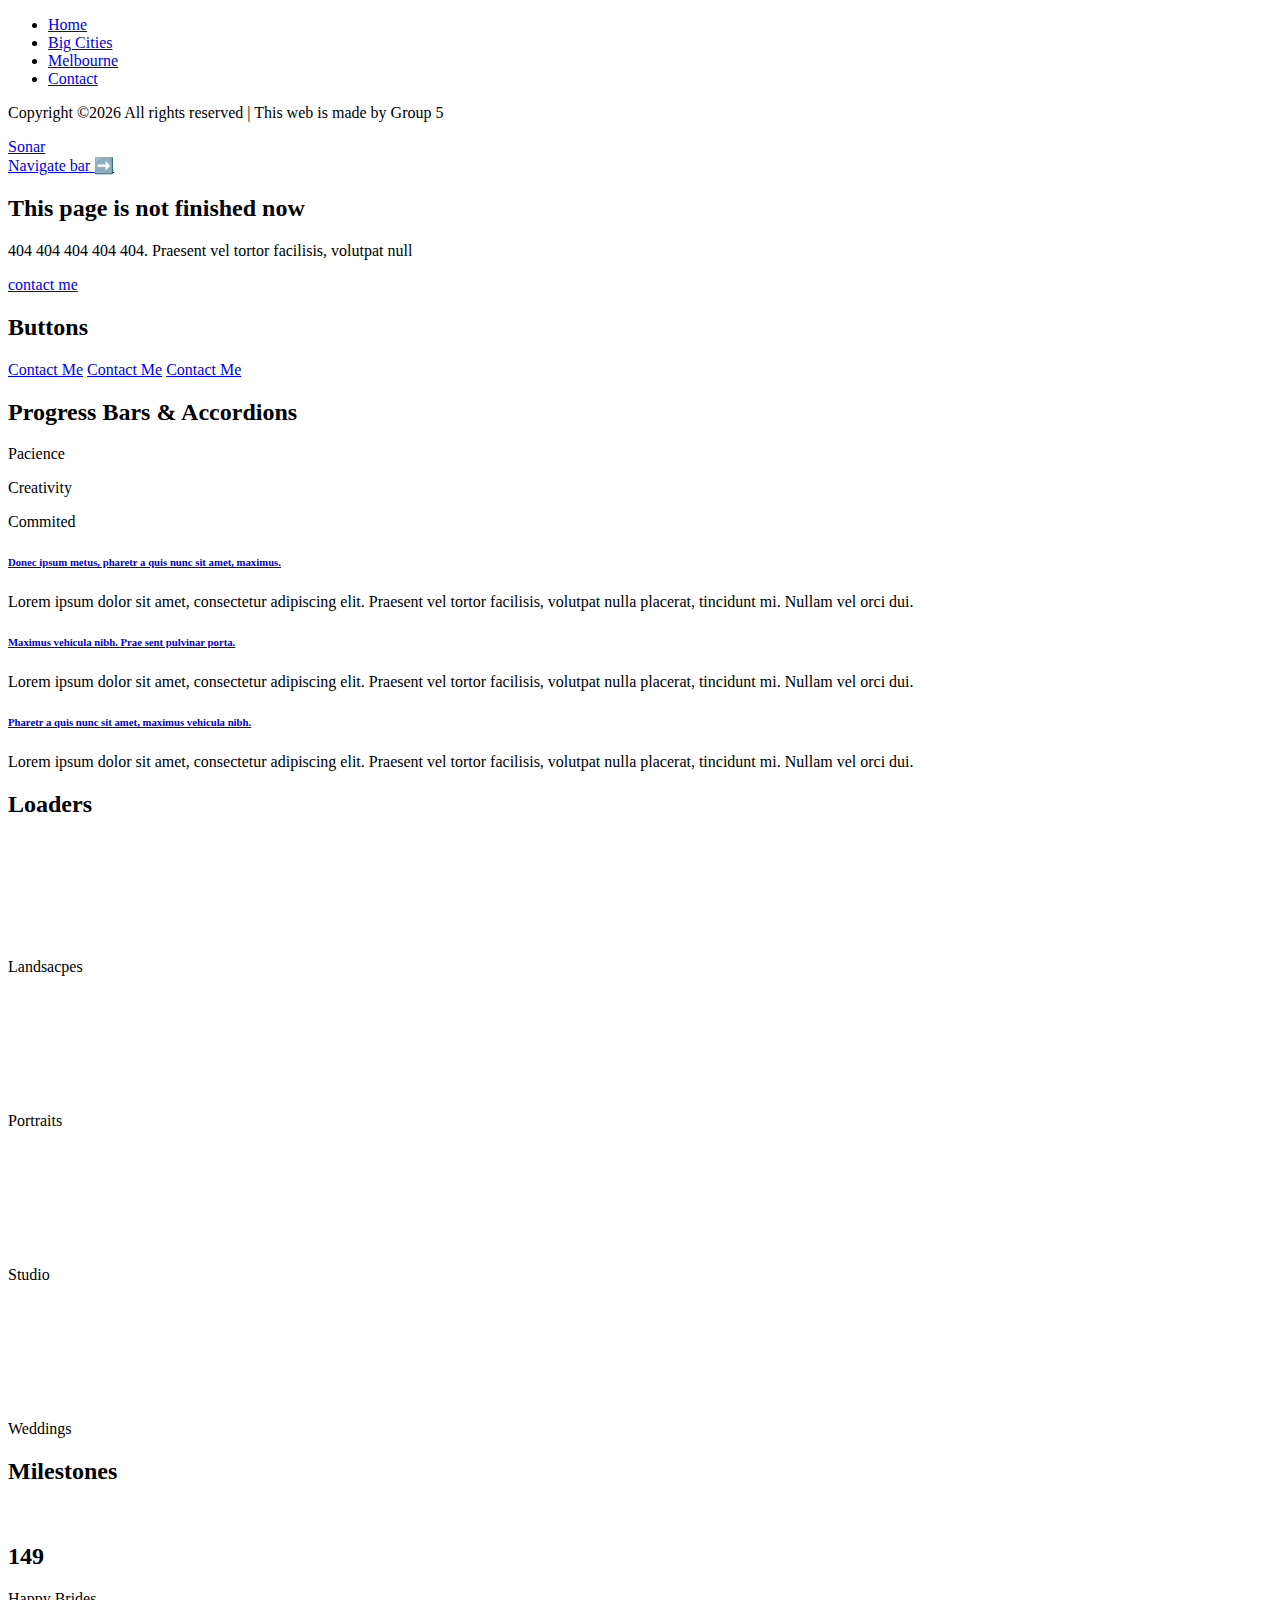
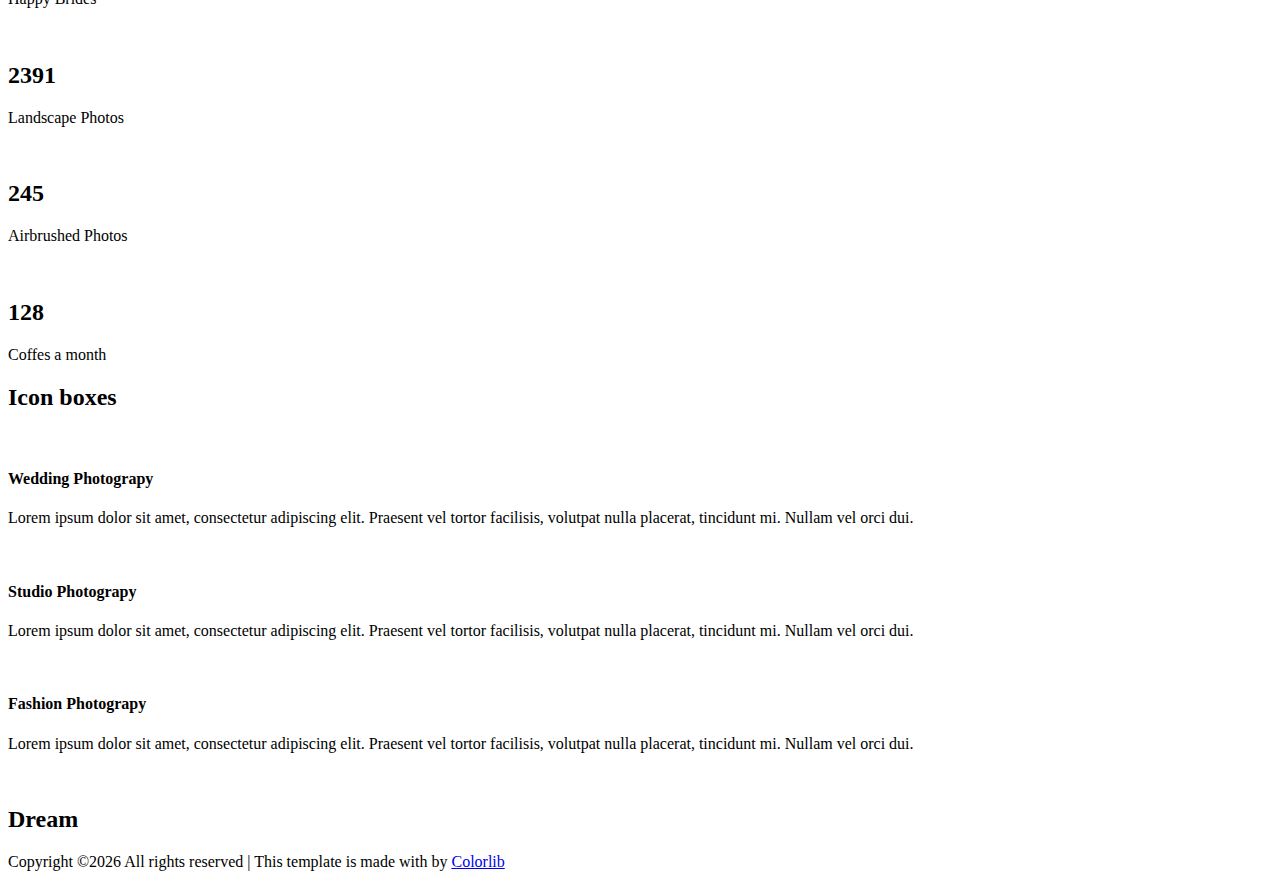
==== web/templates/big-cites.html @ 7ad67216 "h" ====
<!DOCTYPE html>
<html lang="en">

<head>
    <meta charset="UTF-8">
    <meta name="description" content="">
    <meta http-equiv="X-UA-Compatible" content="IE=edge">
    <meta name="viewport" content="width=device-width, initial-scale=1, shrink-to-fit=no">
    <!-- The above 4 meta tags *must* come first in the head; any other head content must come *after* these tags -->

    <!-- Title  -->
    <title>Sonar - Photography Template</title>

    <!-- Favicon  -->
    <link rel="icon" href="img/core-img/favicon.ico">

    <!-- Style CSS -->
    <link rel="stylesheet" href="style.css">

</head>

<body>
    <!-- Preloader Start -->
    <div id="preloader">
        <div class="preload-content">
            <div id="sonar-load"></div>
        </div>
    </div>
    <!-- Preloader End -->

    <!-- Grids -->
    <div class="grids d-flex justify-content-between">
        <div class="grid1"></div>
        <div class="grid2"></div>
        <div class="grid3"></div>
        <div class="grid4"></div>
        <div class="grid5"></div>
        <div class="grid6"></div>
        <div class="grid7"></div>
        <div class="grid8"></div>
        <div class="grid9"></div>
    </div>

    <!-- ***** Main Menu Area Start ***** -->
    <div class="mainMenu d-flex align-items-center justify-content-between">
        <!-- Close Icon -->
        <div class="closeIcon">
            <i class="ti-close" aria-hidden="true"></i>
        </div>
        <!-- Logo Area -->
        <div class="logo-area">
            <a href="index.html"><i class="fa fa-heart-o" aria-hidden="true"></i></a>
        </div>
        <!-- Nav -->
        <div class="sonarNav">
            <nav>
                <ul>
                    <li class="nav-item active">
                        <a class="nav-link" href="index.html">Home</a>
                    </li>
                    <li class="nav-item">
                        <a class="nav-link" href="big-cites.html">Big Cities</a>
                    </li>
                    <li class="nav-item">
                        <a class="nav-link" href="melbourne.html">Melbourne</a>
                    </li>
                    <li class="nav-item">
                        <a class="nav-link" href="contact.html">Contact</a>
                    </li>
                </ul>
            </nav>
        </div>
        <!-- Copwrite Text -->
        <div class="copywrite-text">
            <p>Copyright &copy;<script>document.write(new Date().getFullYear());</script> All rights reserved | This web is made by Group 5</p>
        </div>
    </div>
    <!-- ***** Main Menu Area End ***** -->

    <!-- ***** Header Area Start ***** -->
    <header class="header-area">
        <div class="container-fluid">
            <div class="row">
                <div class="col-12">
                    <div class="menu-area d-flex justify-content-between">
                        <!-- Logo Area  -->
                        <div class="logo-area">
                            <a href="index.html">Sonar</a>
                        </div>

                        <div class="menu-content-area d-flex align-items-center">
                            <!-- Header Social Area -->
                            <div class="header-social-area d-flex align-items-center">
                                <a href="#" data-placement="bottom" data-toggle="tooltip">Navigate bar ➡️</a>
                            </div>
                            <!-- Menu Icon -->
                            <span class="navbar-toggler-icon" id="menuIcon"></span>
                        </div>
                    </div>
                </div>
            </div>
        </div>
    </header>
    <!-- ***** Header Area End ***** -->

    <!-- ***** Hero Area Start ***** -->
    <div class="hero-area d-flex align-items-center">
        <!-- Hero Thumbnail -->
        <div class="hero-thumbnail equalize bg-img" style="background-image: url(img/bg-img/elements.jpg);"></div>
        
        <!-- Hero Content -->
        <div class="hero-content equalize">
            <div class="container-fluid h-100">
                <div class="row h-100 align-items-center justify-content-center">
                    <div class="col-12 col-md-8">
                        <div class="line"></div>
                        <h2>This page is not finished now</h2>
                        <p>404 404 404 404 404. Praesent vel tortor facilisis, volutpat null</p>
                        <a href="#" class="btn sonar-btn white-btn">contact me</a>
                    </div>
                </div>
            </div>
        </div>
    </div>
    <!-- ***** Hero Area End ***** -->

    <!-- ***** Elements Area Start ***** -->
    <section class="elements-area section-padding-100-0">
        <div class="container">

            <!-- ***** Buttons ***** -->
            <div class="row mb-100">
                <div class="col-12">
                    <div class="elements-title">
                        <h2>Buttons</h2>
                    </div>
                    <!-- Button -->
                    <div class="sonar-buttons-area">
                        <a href="#" class="btn sonar-btn m-2">Contact Me</a>
                        <a href="#" class="btn sonar-btn btn-2 m-2">Contact Me</a>
                        <a href="#" class="btn sonar-btn btn-3 m-2">Contact Me</a>
                    </div>
                </div>
            </div>


            <!-- ***** Progress Bars & Accordions ***** -->
            <div class="row">
                <div class="col-12">
                    <div class="elements-title">
                        <h2>Progress Bars &amp; Accordions</h2>
                    </div>

                    <div class="row">
                        <div class="col-12 col-md-6">
                            <!-- Progress Bar Content Area -->
                            <div class="services-progress-bar mb-100">
                                <!-- Single Progress Bar -->
                                <div class="single_progress_bar">
                                    <div id="bar1" class="barfiller">
                                        <div class="tipWrap">
                                            <span class="tip"></span>
                                        </div>
                                        <span class="fill" data-percentage="80"></span>
                                    </div>
                                    <p>Pacience</p>
                                </div>
                                <!-- Single Progress Bar -->
                                <div class="single_progress_bar">
                                    <div id="bar2" class="barfiller">
                                        <div class="tipWrap">
                                            <span class="tip"></span>
                                        </div>
                                        <span class="fill" data-percentage="90"></span>
                                    </div>
                                    <p>Creativity</p>
                                </div>
                                <!-- Single Progress Bar -->
                                <div class="single_progress_bar">
                                    <div id="bar3" class="barfiller">
                                        <div class="tipWrap">
                                            <span class="tip"></span>
                                        </div>
                                        <span class="fill" data-percentage="100"></span>
                                    </div>
                                    <p>Commited</p>
                                </div>
                            </div>
                        </div>

                        <div class="col-12 col-md-6">
                            <div class="accordions mb-100" id="accordion" role="tablist" aria-multiselectable="true">
                                <!-- single accordian area -->
                                <div class="panel single-accordion">
                                    <h6><a role="button" class="" aria-expanded="true" aria-controls="collapseOne" data-toggle="collapse" data-parent="#accordion" href="#collapseOne">Donec ipsum metus, pharetr a quis nunc sit amet, maximus.
                                    <span class="accor-open"><i class="fa fa-plus" aria-hidden="true"></i></span>
                                    <span class="accor-close"><i class="fa fa-minus" aria-hidden="true"></i></span>
                                    </a></h6>
                                    <div id="collapseOne" class="accordion-content collapse show">
                                        <p>Lorem ipsum dolor sit amet, consectetur adipiscing elit. Praesent vel tortor facilisis, volutpat nulla placerat, tincidunt mi. Nullam vel orci dui.</p>
                                    </div>
                                </div>
                                <!-- single accordian area -->
                                <div class="panel single-accordion">
                                    <h6>
                                        <a role="button" class="collapsed" aria-expanded="true" aria-controls="collapseTwo" data-parent="#accordion" data-toggle="collapse" href="#collapseTwo">Maximus vehicula nibh. Prae sent pulvinar porta.
                                        <span class="accor-open"><i class="fa fa-plus" aria-hidden="true"></i></span>
                                        <span class="accor-close"><i class="fa fa-minus" aria-hidden="true"></i></span>
                                        </a>
                                    </h6>
                                    <div id="collapseTwo" class="accordion-content collapse">
                                        <p>Lorem ipsum dolor sit amet, consectetur adipiscing elit. Praesent vel tortor facilisis, volutpat nulla placerat, tincidunt mi. Nullam vel orci dui.</p>
                                    </div>
                                </div>
                                <!-- single accordian area -->
                                <div class="panel single-accordion">
                                    <h6>
                                        <a role="button" aria-expanded="true" aria-controls="collapseThree" class="collapsed" data-parent="#accordion" data-toggle="collapse" href="#collapseThree">Pharetr a quis nunc sit amet, maximus vehicula nibh.
                                        <span class="accor-open"><i class="fa fa-plus" aria-hidden="true"></i></span>
                                        <span class="accor-close"><i class="fa fa-minus" aria-hidden="true"></i></span>
                                    </a>
                                    </h6>
                                    <div id="collapseThree" class="accordion-content collapse">
                                        <p>Lorem ipsum dolor sit amet, consectetur adipiscing elit. Praesent vel tortor facilisis, volutpat nulla placerat, tincidunt mi. Nullam vel orci dui.</p>
                                    </div>
                                </div>
                            </div>
                        </div>
                    </div>
                </div>
            </div>

            <!-- ***** Loaders ***** -->
            <div class="row">
                <div class="col-12">
                    <div class="elements-title">
                        <h2>Loaders</h2>
                    </div>

                    <div class="our-skills-area text-center">
                        <div class="row">
                            <div class="col-12 col-sm-6 col-md-3">
                                <div class="single-pie-bar mb-100" data-percent="90">
                                    <canvas class="bar-circle" width="100" height="100"></canvas>
                                    <p>Landsacpes</p>
                                </div>
                            </div>
                            <div class="col-12 col-sm-6 col-md-3">
                                <div class="single-pie-bar mb-100" data-percent="65">
                                    <canvas class="bar-circle" width="100" height="100"></canvas>
                                    <p>Portraits</p>
                                </div>
                            </div>
                            <div class="col-12 col-sm-6 col-md-3">
                                <div class="single-pie-bar mb-100" data-percent="25">
                                    <canvas class="bar-circle" width="100" height="100"></canvas>
                                    <p>Studio</p>
                                </div>
                            </div>
                            <div class="col-12 col-sm-6 col-md-3">
                                <div class="single-pie-bar mb-100" data-percent="69">
                                    <canvas class="bar-circle" width="100" height="100"></canvas>
                                    <p>Weddings</p>
                                </div>
                            </div>
                        </div>
                    </div>

                </div>
            </div>

            <!-- ***** Milestones ***** -->
            <div class="row">
                <div class="col-12">
                    <div class="elements-title">
                        <h2>Milestones</h2>
                    </div>
                </div>

                <!-- Single Cool Fact-->
                <div class="col-12 col-sm-6 col-lg-3">
                    <div class="single-cool-fact-area text-center mb-100">
                        <img src="img/core-img/golden-ratio.png" alt="">
                        <h2><span class="counter">149</span></h2>
                        <p>Happy Brides</p>
                    </div>
                </div>
                <!-- Single Cool Fact-->
                <div class="col-12 col-sm-6 col-lg-3">
                    <div class="single-cool-fact-area text-center mb-100">
                        <img src="img/core-img/canvas.png" alt="">
                        <h2><span class="counter">2391</span></h2>
                        <p>Landscape Photos</p>
                    </div>
                </div>
                <!-- Single Cool Fact-->
                <div class="col-12 col-sm-6 col-lg-3">
                    <div class="single-cool-fact-area text-center mb-100">
                        <img src="img/core-img/mouse.png" alt="">
                        <h2><span class="counter">245</span></h2>
                        <p>Airbrushed Photos</p>
                    </div>
                </div>
                <!-- Single Cool Fact-->
                <div class="col-12 col-sm-6 col-lg-3">
                    <div class="single-cool-fact-area text-center mb-100">
                        <img src="img/core-img/coffee.png" alt="">
                        <h2><span class="counter">128</span></h2>
                        <p>Coffes a month</p>
                    </div>
                </div>
            </div>

            <!-- ***** Icon Boxes ***** -->
            <div class="row mb-50">
                <div class="col-12">
                    <div class="elements-title">
                        <h2>Icon boxes</h2>
                    </div>
                </div>

                <!-- Single Services Area -->
                <div class="col-12 col-md-4">
                    <div class="single-services-area">
                        <img src="img/core-img/camera.png" alt="">
                        <h4>Wedding Photograpy</h4>
                        <p>Lorem ipsum dolor sit amet, consectetur adipiscing elit. Praesent vel tortor facilisis, volutpat nulla placerat, tincidunt mi. Nullam vel orci dui.</p>
                    </div>
                </div>
                <!-- Single Services Area -->
                <div class="col-12 col-md-4">
                    <div class="single-services-area">
                        <img src="img/core-img/vector.png" alt="">
                        <h4>Studio Photograpy</h4>
                        <p>Lorem ipsum dolor sit amet, consectetur adipiscing elit. Praesent vel tortor facilisis, volutpat nulla placerat, tincidunt mi. Nullam vel orci dui.</p>
                    </div>
                </div>
                <!-- Single Services Area -->
                <div class="col-12 col-md-4">
                    <div class="single-services-area">
                        <img src="img/core-img/pantone.png" alt="">
                        <h4>Fashion Photograpy</h4>
                        <p>Lorem ipsum dolor sit amet, consectetur adipiscing elit. Praesent vel tortor facilisis, volutpat nulla placerat, tincidunt mi. Nullam vel orci dui.</p>
                    </div>
                </div>
            </div>

        </div>
    </section>
    <!-- ***** Elements Area End ***** -->

    <!-- ***** Footer Area Start ***** -->
    <footer class="footer-area">
        <!-- back end content -->
        <div class="backEnd-content">
            <img class="dots" src="img/core-img/dots.png" alt="">
            <h2>Dream</h2>
        </div>

        <div class="container">
            <div class="row">
                <div class="col-12">
                    <!-- Copywrite Text -->
                    <div class="copywrite-text">
                        <p><!-- Link back to Colorlib can't be removed. Template is licensed under CC BY 3.0. -->
Copyright &copy;<script>document.write(new Date().getFullYear());</script> All rights reserved | This template is made with <i class="fa fa-heart-o" aria-hidden="true"></i> by <a href="https://colorlib.com" target="_blank">Colorlib</a>
<!-- Link back to Colorlib can't be removed. Template is licensed under CC BY 3.0. -->
</p>
                    </div>
                </div>
            </div>
        </div>
    </footer>
    <!-- ***** Footer Area End ***** -->

    <!-- jQuery (Necessary for All JavaScript Plugins) -->
    <script src="js/jquery/jquery-2.2.4.min.js"></script>
    <!-- Popper js -->
    <script src="js/popper.min.js"></script>
    <!-- Bootstrap js -->
    <script src="js/bootstrap.min.js"></script>
    <!-- Plugins js -->
    <script src="js/plugins.js"></script>
    <!-- Active js -->
    <script src="js/active.js"></script>

</body>

</html>
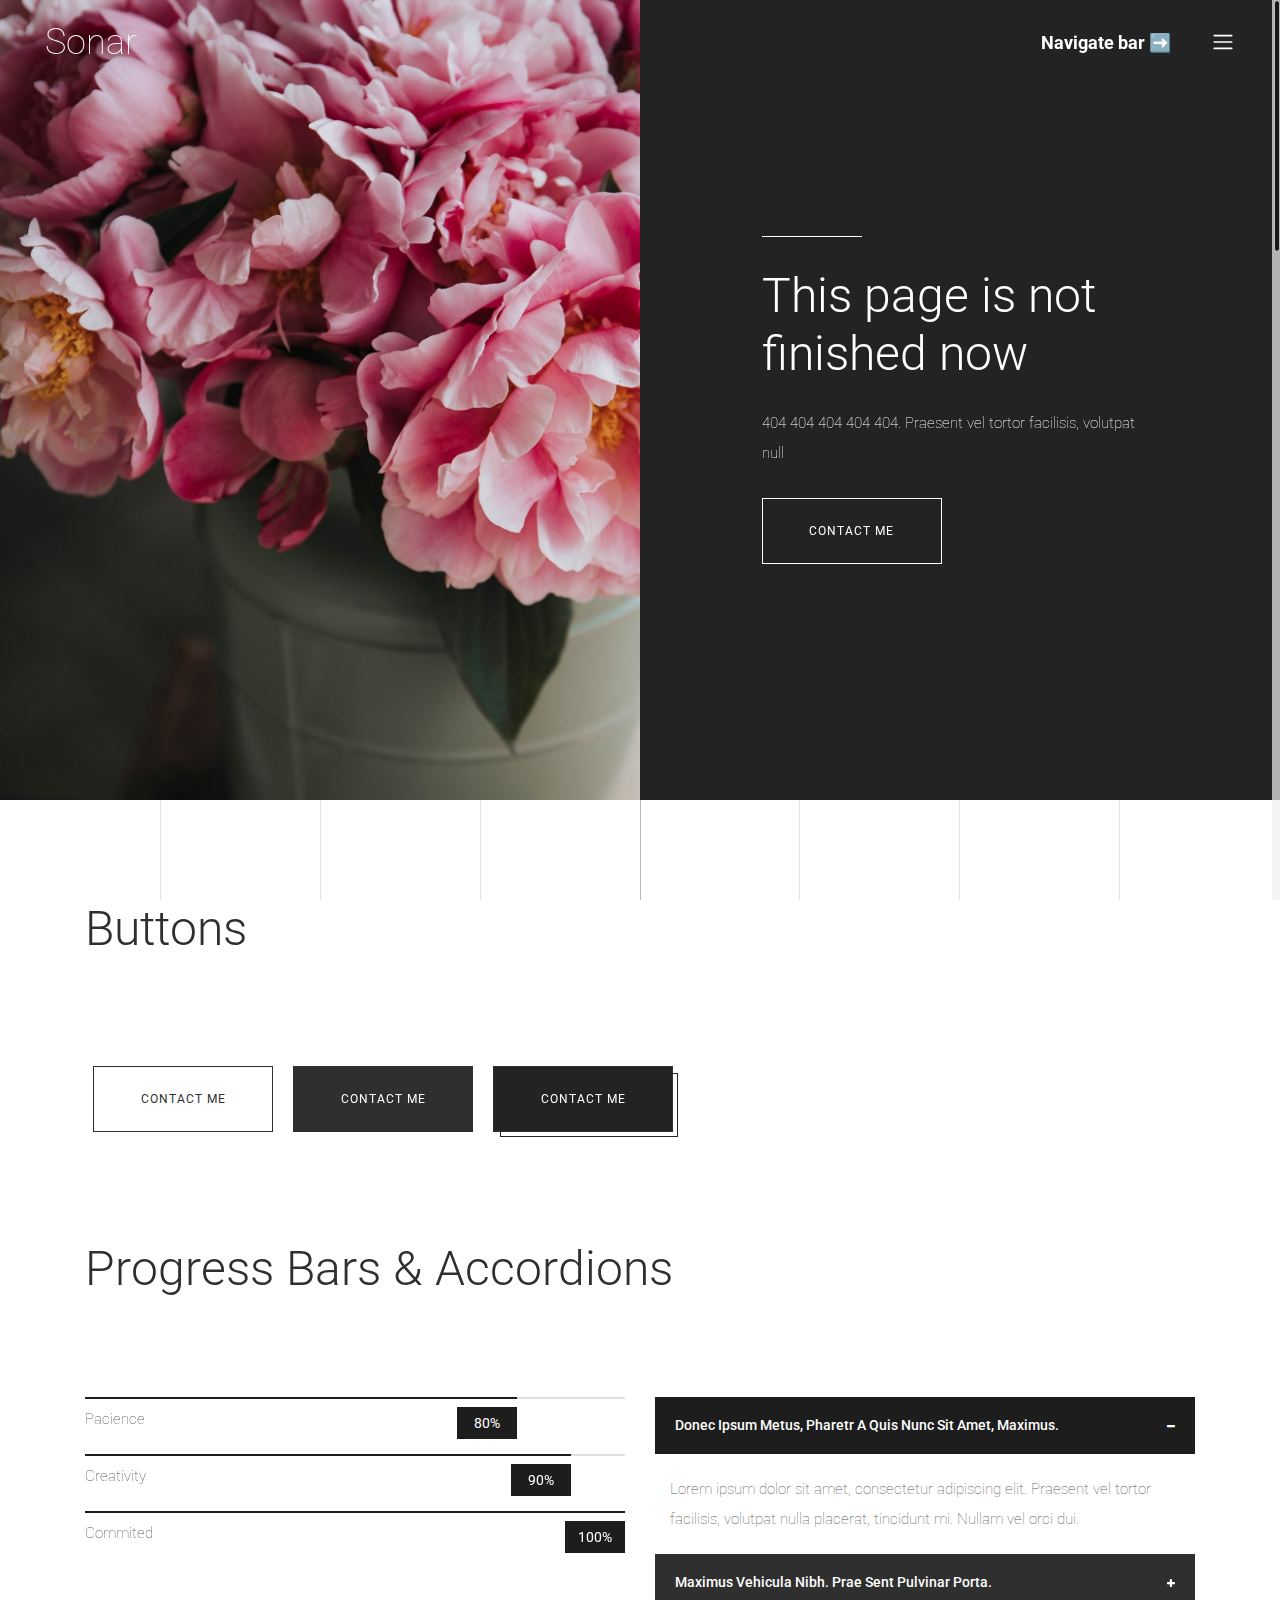
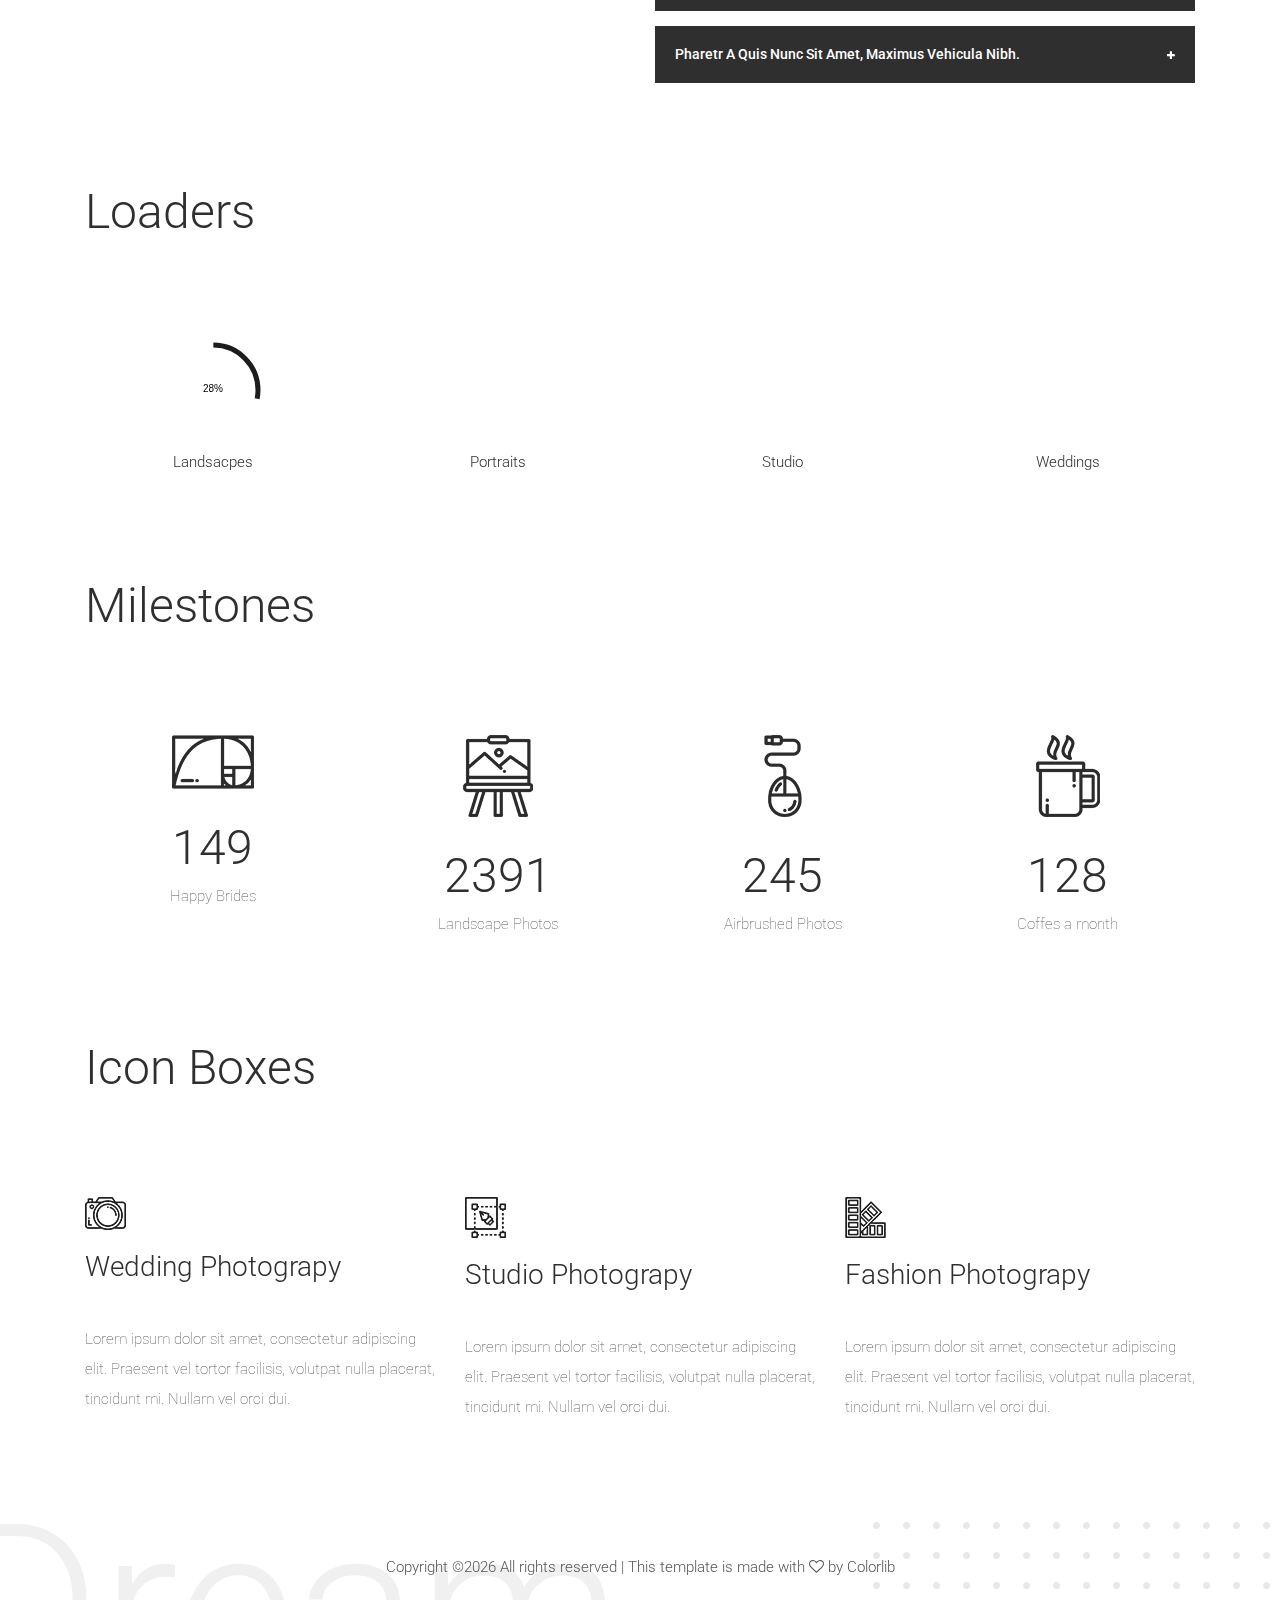
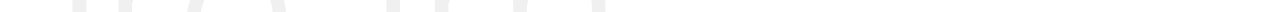
==== commit 45e6c991: "modify web to flask package format" ====
--- a/web/templates/big-cites.html
+++ b/web/templates/big-cites.html
@@ -12,10 +12,10 @@
     <title>Sonar - Photography Template</title>
 
     <!-- Favicon  -->
-    <link rel="icon" href="img/core-img/favicon.ico">
+    <link rel="icon" href="../static/img/core-img/favicon.ico">
 
     <!-- Style CSS -->
-    <link rel="stylesheet" href="style.css">
+    <link rel="stylesheet" href="../static/style.css">
 
 </head>
 
@@ -106,7 +106,7 @@
     <!-- ***** Hero Area Start ***** -->
     <div class="hero-area d-flex align-items-center">
         <!-- Hero Thumbnail -->
-        <div class="hero-thumbnail equalize bg-img" style="background-image: url(img/bg-img/elements.jpg);"></div>
+        <div class="hero-thumbnail equalize bg-img" style="background-image: url(../static/img/bg-img/elements.jpg);"></div>
         
         <!-- Hero Content -->
         <div class="hero-content equalize">
@@ -280,7 +280,7 @@
                 <!-- Single Cool Fact-->
                 <div class="col-12 col-sm-6 col-lg-3">
                     <div class="single-cool-fact-area text-center mb-100">
-                        <img src="img/core-img/golden-ratio.png" alt="">
+                        <img src="../static/img/core-img/golden-ratio.png" alt="">
                         <h2><span class="counter">149</span></h2>
                         <p>Happy Brides</p>
                     </div>
@@ -288,7 +288,7 @@
                 <!-- Single Cool Fact-->
                 <div class="col-12 col-sm-6 col-lg-3">
                     <div class="single-cool-fact-area text-center mb-100">
-                        <img src="img/core-img/canvas.png" alt="">
+                        <img src="../static/img/core-img/canvas.png" alt="">
                         <h2><span class="counter">2391</span></h2>
                         <p>Landscape Photos</p>
                     </div>
@@ -296,7 +296,7 @@
                 <!-- Single Cool Fact-->
                 <div class="col-12 col-sm-6 col-lg-3">
                     <div class="single-cool-fact-area text-center mb-100">
-                        <img src="img/core-img/mouse.png" alt="">
+                        <img src="../static/img/core-img/mouse.png" alt="">
                         <h2><span class="counter">245</span></h2>
                         <p>Airbrushed Photos</p>
                     </div>
@@ -304,7 +304,7 @@
                 <!-- Single Cool Fact-->
                 <div class="col-12 col-sm-6 col-lg-3">
                     <div class="single-cool-fact-area text-center mb-100">
-                        <img src="img/core-img/coffee.png" alt="">
+                        <img src="../static/img/core-img/coffee.png" alt="">
                         <h2><span class="counter">128</span></h2>
                         <p>Coffes a month</p>
                     </div>
@@ -322,7 +322,7 @@
                 <!-- Single Services Area -->
                 <div class="col-12 col-md-4">
                     <div class="single-services-area">
-                        <img src="img/core-img/camera.png" alt="">
+                        <img src="../static/img/core-img/camera.png" alt="">
                         <h4>Wedding Photograpy</h4>
                         <p>Lorem ipsum dolor sit amet, consectetur adipiscing elit. Praesent vel tortor facilisis, volutpat nulla placerat, tincidunt mi. Nullam vel orci dui.</p>
                     </div>
@@ -330,7 +330,7 @@
                 <!-- Single Services Area -->
                 <div class="col-12 col-md-4">
                     <div class="single-services-area">
-                        <img src="img/core-img/vector.png" alt="">
+                        <img src="../static/img/core-img/vector.png" alt="">
                         <h4>Studio Photograpy</h4>
                         <p>Lorem ipsum dolor sit amet, consectetur adipiscing elit. Praesent vel tortor facilisis, volutpat nulla placerat, tincidunt mi. Nullam vel orci dui.</p>
                     </div>
@@ -338,7 +338,7 @@
                 <!-- Single Services Area -->
                 <div class="col-12 col-md-4">
                     <div class="single-services-area">
-                        <img src="img/core-img/pantone.png" alt="">
+                        <img src="../static/img/core-img/pantone.png" alt="">
                         <h4>Fashion Photograpy</h4>
                         <p>Lorem ipsum dolor sit amet, consectetur adipiscing elit. Praesent vel tortor facilisis, volutpat nulla placerat, tincidunt mi. Nullam vel orci dui.</p>
                     </div>
@@ -353,7 +353,7 @@
     <footer class="footer-area">
         <!-- back end content -->
         <div class="backEnd-content">
-            <img class="dots" src="img/core-img/dots.png" alt="">
+            <img class="dots" src="../static/img/core-img/dots.png" alt="">
             <h2>Dream</h2>
         </div>
 
@@ -374,15 +374,15 @@
     <!-- ***** Footer Area End ***** -->
 
     <!-- jQuery (Necessary for All JavaScript Plugins) -->
-    <script src="js/jquery/jquery-2.2.4.min.js"></script>
+    <script src="../static/js1/jquery/jquery-2.2.4.min.js"></script>
     <!-- Popper js -->
-    <script src="js/popper.min.js"></script>
+    <script src="../static/js1/popper.min.js"></script>
     <!-- Bootstrap js -->
-    <script src="js/bootstrap.min.js"></script>
+    <script src="../static/js1/bootstrap.min.js"></script>
     <!-- Plugins js -->
-    <script src="js/plugins.js"></script>
+    <script src="../static/js1/plugins.js"></script>
     <!-- Active js -->
-    <script src="js/active.js"></script>
+    <script src="../static/js1/active.js"></script>
 
 </body>
 
--- a/web/static/style.css
+++ b/web/static/style.css
@@ -0,0 +1,1492 @@
+/* [ -- Master Stylesheet -- ] */
+/* ----------------------------------------------------------
+:: Template Name: Sonar - Photography Template
+:: Author: Colorlib
+:: Author URL: https://colorlib.com
+:: Version: 1.0
+:: Created: March 09, 2018
+:: Last Updated: March 09, 2018
+---------------------------------------------------------- */
+/* Variables */
+/* mixin */
+/* :: Import Fonts */
+@import url("https://fonts.googleapis.com/css?family=Roboto:100,300,400,500,700");
+/* :: Import All CSS */
+@import url(css1/bootstrap.min.css);
+@import url(css1/animate.css);
+@import url(css1/owl.carousel.css);
+@import url(css1/magnific-popup.css);
+@import url(css1/font-awesome.min.css);
+@import url(css1/themify-icons.css);
+/* :: Base CSS */
+* {
+  margin: 0;
+  padding: 0; }
+
+body {
+  font-family: "Roboto", sans-serif; }
+
+h1,
+h2,
+h3,
+h4,
+h5,
+h6 {
+  color: #2f2f2f;
+  font-weight: 300; }
+
+p {
+  color: #565656;
+  font-size: 15px;
+  line-height: 2;
+  font-weight: 100; }
+
+a {
+  -webkit-transition-duration: 500ms;
+  transition-duration: 500ms;
+  text-decoration: none;
+  outline: none;
+  font-size: 14px;
+  font-weight: 700; }
+  a:hover, a:focus {
+    -webkit-transition-duration: 500ms;
+    transition-duration: 500ms;
+    text-decoration: none;
+    outline: none;
+    font-size: 12px;
+    font-weight: 400; }
+
+#preloader {
+  display: -webkit-box;
+  display: -ms-flexbox;
+  display: flex;
+  -webkit-box-align: center;
+  -ms-flex-align: center;
+  -ms-grid-row-align: center;
+  align-items: center;
+  -webkit-box-pack: center;
+  -ms-flex-pack: center;
+  justify-content: center;
+  background-color: #232323;
+  position: fixed;
+  width: 100%;
+  height: 100%;
+  z-index: 1000000; }
+
+#sonar-load {
+  width: 70px;
+  height: 70px;
+  border-radius: 50%;
+  border: 3px;
+  border-style: solid;
+  border-color: transparent;
+  border-top-color: #f8f5f5;
+  -webkit-animation: sonar 2400ms linear infinite;
+  animation: sonar 2400ms linear infinite;
+  z-index: 999; }
+  #sonar-load:before {
+    content: "";
+    position: absolute;
+    top: 7.5px;
+    left: 7.5px;
+    right: 7.5px;
+    bottom: 7.5px;
+    border-radius: 50%;
+    border: 3px;
+    border-style: solid;
+    border-color: transparent;
+    border-top-color: #f8f5f5;
+    -webkit-animation: sonar 2700ms linear infinite;
+    animation: sonar 2700ms linear infinite; }
+  #sonar-load:after {
+    content: "";
+    position: absolute;
+    top: 20px;
+    left: 20px;
+    right: 20px;
+    bottom: 20px;
+    border-radius: 50%;
+    border: 3px;
+    border-style: solid;
+    border-color: transparent;
+    border-top-color: #f8f5f5;
+    -webkit-animation: sonar 1800ms linear infinite;
+    animation: sonar 1800ms linear infinite; }
+
+@-webkit-keyframes sonar {
+  0% {
+    -webkit-transform: rotate(0deg);
+    transform: rotate(0deg); }
+  100% {
+    -webkit-transform: rotate(360deg);
+    transform: rotate(360deg); } }
+@keyframes sonar {
+  0% {
+    -webkit-transform: rotate(0deg);
+    transform: rotate(0deg); }
+  100% {
+    -webkit-transform: rotate(360deg);
+    transform: rotate(360deg); } }
+ul,
+ol {
+  margin: 0; }
+  ul li,
+  ol li {
+    list-style: none; }
+
+img {
+  height: auto;
+  max-width: 100%; }
+
+.sonar-table {
+  display: table;
+  z-index: 9;
+  position: absolute;
+  width: 100%;
+  height: 100%;
+  margin: 0; }
+
+.sonar-table-cell {
+  display: table-cell;
+  vertical-align: middle; }
+
+.mt-15 {
+  margin-top: 15px; }
+
+.mt-30 {
+  margin-top: 30px; }
+
+.mt-50 {
+  margin-top: 50px; }
+
+.mt-70 {
+  margin-top: 70px; }
+
+.mt-100 {
+  margin-top: 100px; }
+
+.mb-15 {
+  margin-bottom: 15px; }
+
+.mb-30 {
+  margin-bottom: 30px; }
+
+.mb-50 {
+  margin-bottom: 50px; }
+
+.ml-15 {
+  margin-left: 15px; }
+
+.ml-30 {
+  margin-left: 30px; }
+
+.mr-15 {
+  margin-right: 15px; }
+
+.mr-30 {
+  margin-right: 30px; }
+
+.mb-70 {
+  margin-bottom: 70px; }
+
+.mb-100 {
+  margin-bottom: 100px; }
+
+.mt-230 {
+  margin-top: 230px; }
+  @media only screen and (max-width: 767px) {
+    .mt-230 {
+      margin-top: 100px; } }
+
+.bg-img {
+  background-position: center center;
+  background-size: cover;
+  background-repeat: no-repeat; }
+
+.bg-transparent {
+  background-color: transparent; }
+
+.font-bold {
+  font-weight: 700; }
+
+.font-light {
+  font-weight: 300; }
+
+.height-500 {
+  height: 500px !important; }
+
+.height-600 {
+  height: 600px !important; }
+
+.height-700 {
+  height: 700px !important; }
+
+.height-800 {
+  height: 800px !important; }
+
+.mfp-wrap {
+  z-index: 100000; }
+
+.mfp-image-holder .mfp-close,
+.mfp-iframe-holder .mfp-close {
+  color: #ffffff;
+  right: -30px;
+  padding-right: 0;
+  width: 30px;
+  height: 30px;
+  line-height: 25px;
+  text-align: center;
+  border: 2px solid #ffffff;
+  border-radius: 50%;
+  top: 10px; }
+
+#scrollUp {
+  background-color: #232323;
+  border-radius: 50%;
+  bottom: 60px;
+  right: 60px;
+  box-shadow: 0 2px 6px 0 rgba(0, 0, 0, 0.3);
+  color: #ffffff;
+  font-size: 30px;
+  height: 70px;
+  text-align: center;
+  width: 70px;
+  line-height: 66px;
+  -webkit-transition-duration: 500ms;
+  transition-duration: 500ms; }
+  #scrollUp:hover {
+    background-color: #192a56; }
+  @media only screen and (min-width: 768px) and (max-width: 991px) {
+    #scrollUp {
+      bottom: 30px;
+      right: 30px;
+      height: 50px;
+      width: 50px;
+      line-height: 46px; } }
+  @media only screen and (max-width: 767px) {
+    #scrollUp {
+      bottom: 30px;
+      right: 30px;
+      height: 50px;
+      width: 50px;
+      line-height: 46px; } }
+
+.section-padding-100 {
+  padding: 100px 0; }
+
+.section-padding-50 {
+  padding: 50px 0; }
+
+.section-padding-50-0 {
+  padding: 50px 0 0 0; }
+
+.section-padding-100-70 {
+  padding: 100px 0 70px; }
+
+.section-padding-100-50 {
+  padding: 100px 0 50px; }
+
+.section-padding-100-50-0-50 {
+  padding: 100px 50px 50px 50px; }
+
+.section-padding-100-0 {
+  padding: 100px 0 0; }
+
+.section-padding-0-100 {
+  padding: 0 0 100px; }
+
+.section-padding-100-20 {
+  padding: 100px 0 20px 0; }
+
+.bg-gray {
+  background-color: #f8f5f5; }
+
+.nicescroll-rails {
+  z-index: 999999 !important; }
+
+.section-heading {
+  text-align: center;
+  margin-bottom: 80px;
+  position: relative;
+  z-index: 1; }
+  .section-heading .line {
+    width: 100px;
+    height: 1px;
+    background-color: #232323;
+    margin-bottom: 30px;
+    display: block; }
+  .section-heading h2 {
+    font-size: 48px;
+    margin-bottom: 0;
+    font-weight: 100;
+    line-height: 1.5; }
+    .section-heading h2 span {
+      font-weight: 400; }
+    @media only screen and (min-width: 768px) and (max-width: 991px) {
+      .section-heading h2 {
+        font-size: 36px; } }
+    @media only screen and (max-width: 767px) {
+      .section-heading h2 {
+        font-size: 30px; } }
+
+.sonar-btn {
+  position: relative;
+  z-index: 1;
+  min-width: 180px;
+  height: 66px;
+  border: 1px solid;
+  border-color: #2f2f2f;
+  text-transform: uppercase;
+  color: #2f2f2f;
+  font-size: 12px;
+  letter-spacing: 1px;
+  border-radius: 0;
+  line-height: 64px;
+  padding: 0;
+  background-color: #ffffff; }
+  .sonar-btn:hover, .sonar-btn:focus {
+    background-color: #2f2f2f;
+    font-size: 12px;
+    color: #ffffff; }
+  .sonar-btn.white-btn {
+    border-color: #ffffff;
+    color: #ffffff;
+    background-color: transparent; }
+    .sonar-btn.white-btn:hover, .sonar-btn.white-btn:focus {
+      background-color: #ffffff;
+      color: #2f2f2f; }
+  .sonar-btn.btn-2 {
+    background-color: #2f2f2f;
+    font-size: 12px;
+    color: #ffffff; }
+  .sonar-btn.btn-3 {
+    background-color: #232323;
+    color: #ffffff; }
+    .sonar-btn.btn-3::before {
+      position: absolute;
+      width: 100%;
+      height: 100%;
+      background-color: transparent;
+      border: 1px solid;
+      border-color: #232323;
+      right: -6px;
+      bottom: -6px;
+      content: '';
+      z-index: -100; }
+    .sonar-btn.btn-3:hover, .sonar-btn.btn-3:focus {
+      background-color: #232323;
+      color: #ffffff; }
+
+.bg-overlay {
+  position: relative;
+  z-index: 1; }
+  .bg-overlay::after {
+    position: absolute;
+    z-index: -1;
+    top: 0;
+    left: 0;
+    width: 100%;
+    height: 100%;
+    background-color: #2f2f2f;
+    opacity: 0.85;
+    content: ''; }
+
+.bg-overlay-black {
+  position: relative;
+  z-index: 1; }
+  .bg-overlay-black::after {
+    position: absolute;
+    z-index: 1;
+    top: 0;
+    left: 0;
+    width: 100%;
+    height: 100%;
+    background-color: #000;
+    opacity: 0.85;
+    content: ''; }
+
+.bg-overlay-white {
+  position: relative;
+  z-index: 1; }
+  .bg-overlay-white::after {
+    position: absolute;
+    z-index: -2;
+    top: 0;
+    left: 0;
+    width: 100%;
+    height: 100%;
+    background-color: rgba(230, 241, 255, 0.5);
+    content: ''; }
+
+.slide-background-overlay {
+  position: relative;
+  z-index: 1;
+  bottom: 0;
+  left: 0;
+  width: 100%;
+  height: 60%; }
+  .slide-background-overlay::after {
+    content: '';
+    position: absolute;
+    height: 60%;
+    width: 100%;
+    z-index: -1;
+    bottom: 0;
+    left: 0;
+    background: rgba(0, 0, 0, 0.9);
+    background: -webkit-linear-gradient(bottom, rgba(0, 0, 0, 0.9) 0%, rgba(0, 0, 0, 0.1) 90%, rgba(0, 0, 0, 0) 100%);
+    background: linear-gradient(to top, rgba(0, 0, 0, 0.9) 0%, rgba(0, 0, 0, 0.1) 90%, rgba(0, 0, 0, 0) 100%); }
+
+.grids {
+  position: fixed;
+  width: 100%;
+  height: 100%;
+  z-index: -1; }
+  .grids div {
+    width: 1px;
+    height: 100%;
+    background-color: #e0e3e4; }
+    .grids div:nth-child(5) {
+      background-color: #bababa; }
+    .grids div:first-child, .grids div:last-child {
+      background-color: transparent; }
+
+/* :: Header Area CSS */
+.header-area {
+  position: fixed;
+  z-index: 995;
+  top: 0;
+  left: 0;
+  width: 100%;
+  height: auto;
+  -webkit-transition-duration: 500ms;
+  transition-duration: 500ms;
+  background-color: transparent;
+  padding: 15px 30px; }
+  .header-area .logo-area a {
+    color: #ffffff;
+    font-size: 36px;
+    font-weight: 100; }
+    @media only screen and (max-width: 767px) {
+      .header-area .logo-area a {
+        font-size: 24px; } }
+  .header-area .menu-content-area .header-social-area {
+    margin-right: 30px; }
+    .header-area .menu-content-area .header-social-area a {
+      font-size: 18px;
+      padding: 0 10px;
+      color: #ffffff; }
+      @media only screen and (max-width: 767px) {
+        .header-area .menu-content-area .header-social-area a {
+          padding: 0 5px;
+          font-size: 14px; } }
+    @media only screen and (max-width: 767px) {
+      .header-area .menu-content-area .header-social-area {
+        margin-right: 15px; } }
+  .header-area.sticky {
+    background-color: #232323; }
+  @media only screen and (max-width: 767px) {
+    .header-area {
+      padding: 10px 0; } }
+
+.navbar-toggler-icon {
+  background-image: url("data:image/svg+xml;charset=utf8,%3Csvg viewBox='0 0 30 30' xmlns='http://www.w3.org/2000/svg'%3E%3Cpath stroke='rgba(255, 255, 255, 1)' stroke-width='2' stroke-linecap='round' stroke-miterlimit='10' d='M4 7h22M4 15h22M4 23h22'/%3E%3C/svg%3E");
+  cursor: pointer; }
+
+.mainMenu {
+  position: fixed;
+  width: 320px;
+  height: 100%;
+  top: 0;
+  right: -500px;
+  background-color: #232323;
+  z-index: 99999;
+  text-align: center;
+  -webkit-box-orient: vertical;
+  -webkit-box-direction: normal;
+  -ms-flex-direction: column;
+  flex-direction: column;
+  padding: 50px 15px;
+  -webkit-transition-duration: 800ms;
+  transition-duration: 800ms;
+  box-shadow: 0 0 40px rgba(0, 0, 0, 0.2); }
+  .mainMenu .closeIcon {
+    position: absolute;
+    right: 50px;
+    top: 50px;
+    z-index: 9;
+    color: #ffffff;
+    font-size: 20px;
+    cursor: pointer;
+    -webkit-transition-duration: 750ms;
+    transition-duration: 750ms; }
+    .mainMenu .closeIcon:hover {
+      -webkit-transform: rotate(180deg);
+      transform: rotate(180deg); }
+    @media only screen and (max-width: 767px) {
+      .mainMenu .closeIcon {
+        right: 30px;
+        top: 30px; } }
+  .mainMenu .logo-area a {
+    color: #ffffff;
+    font-size: 30px;
+    display: block;
+    font-weight: 100; }
+    @media only screen and (max-width: 767px) {
+      .mainMenu .logo-area a {
+        font-size: 24px; } }
+  .mainMenu .copywrite-text p {
+    margin-bottom: 0;
+    color: #ffffff; }
+    @media only screen and (max-width: 767px) {
+      .mainMenu .copywrite-text p {
+        font-size: 14px; } }
+  .mainMenu .copywrite-text a {
+    font-weight: 100;
+    color: #ffffff; }
+    .mainMenu .copywrite-text a:hover, .mainMenu .copywrite-text a:focus {
+      font-size: 14px; }
+  .mainMenu .nav-link {
+    color: #ffffff;
+    font-size: 22px;
+    position: relative;
+    z-index: 1;
+    font-weight: 300;
+    padding: 12px 15px; }
+    @media only screen and (max-width: 767px) {
+      .mainMenu .nav-link {
+        font-size: 14px;
+        padding: 10px; } }
+    .mainMenu .nav-link::after {
+      content: '';
+      bottom: 0;
+      width: 30px;
+      height: 1px;
+      background-color: rgba(255, 255, 255, 0.5);
+      left: 50%;
+      -webkit-transform: translateX(-50%);
+      transform: translateX(-50%);
+      position: absolute;
+      z-index: 5;
+      -webkit-transition-duration: 500ms;
+      transition-duration: 500ms; }
+    .mainMenu .nav-link:hover::after, .mainMenu .nav-link:focus::after {
+      width: 100px;
+      background-color: white; }
+  @media only screen and (min-width: 992px) and (max-width: 1199px) {
+    .mainMenu {
+      padding: 30px 15px; } }
+  @media only screen and (min-width: 768px) and (max-width: 991px) {
+    .mainMenu {
+      padding: 30px 15px; } }
+  @media only screen and (max-width: 767px) {
+    .mainMenu {
+      padding: 15px;
+      width: 300px; } }
+
+/* :: Menu Open CSS */
+.menu-open .mainMenu {
+  right: 0; }
+
+/* :: Hero Slides Area CSS */
+.hero-slides .single-hero-slide {
+  height: 950px;
+  position: relative;
+  z-index: 1;
+  padding: 0 40px 100px;
+  -webkit-transition-duration: 800ms;
+  transition-duration: 800ms;
+  overflow: visible;
+  cursor: pointer; }
+  .hero-slides .single-hero-slide .hero-slides-content {
+    position: relative;
+    z-index: 1;
+    -webkit-transform: translateY(75%);
+    transform: translateY(75%);
+    -webkit-transition-duration: 800ms;
+    transition-duration: 800ms;
+    bottom: 0; }
+    .hero-slides .single-hero-slide .hero-slides-content .line {
+      width: 100px;
+      height: 1px;
+      background-color: #ffffff;
+      margin-bottom: 30px;
+      display: block; }
+    .hero-slides .single-hero-slide .hero-slides-content h2 {
+      color: #ffffff;
+      font-weight: 100; }
+    .hero-slides .single-hero-slide .hero-slides-content p {
+      color: #ffffff;
+      margin-bottom: 0;
+      -webkit-transition-duration: 500ms;
+      transition-duration: 500ms;
+      margin-top: 140px; }
+  .hero-slides .single-hero-slide:hover .hero-slides-content {
+    -webkit-transform: translateY(0%);
+    transform: translateY(0%); }
+  .hero-slides .single-hero-slide:hover p {
+    margin-top: 40px; }
+  @media only screen and (min-width: 992px) and (max-width: 1199px) {
+    .hero-slides .single-hero-slide {
+      height: 800px; } }
+  @media only screen and (min-width: 768px) and (max-width: 991px) {
+    .hero-slides .single-hero-slide {
+      height: 700px; } }
+  @media only screen and (max-width: 767px) {
+    .hero-slides .single-hero-slide {
+      height: 550px; } }
+.hero-slides .owl-dots {
+  position: absolute;
+  left: 50px;
+  bottom: 50px; }
+  .hero-slides .owl-dots .owl-dot {
+    width: 8px;
+    height: 8px;
+    border: 1px solid #6a6a67;
+    margin: 0 5px;
+    border-radius: 50%;
+    display: inline-block; }
+    .hero-slides .owl-dots .owl-dot.active {
+      border: 1px solid #ffffff;
+      background-color: #ffffff; }
+
+/* :: Portfolio Area CSS */
+.portfolio-area {
+  overflow-x: hidden; }
+  .portfolio-area .portfolio-title h2 {
+    font-size: 56px;
+    text-align: center;
+    font-weight: 100; }
+    .portfolio-area .portfolio-title h2 span {
+      font-weight: 400; }
+    @media only screen and (min-width: 768px) and (max-width: 991px) {
+      .portfolio-area .portfolio-title h2 {
+        font-size: 36px; } }
+    @media only screen and (max-width: 767px) {
+      .portfolio-area .portfolio-title h2 {
+        font-size: 30px; } }
+
+.single-portfolio-item {
+  position: relative;
+  z-index: 1; }
+  .single-portfolio-item .backend-content .dots {
+    position: absolute;
+    z-index: -1;
+    top: -100px;
+    left: -150px; }
+  .single-portfolio-item .backend-content h2 {
+    position: absolute;
+    font-size: 230px;
+    color: #f0f0f0;
+    z-index: -10;
+    top: -170px;
+    right: 40%; }
+    @media only screen and (min-width: 992px) and (max-width: 1199px) {
+      .single-portfolio-item .backend-content h2 {
+        font-size: 170px;
+        top: -120px; } }
+    @media only screen and (min-width: 768px) and (max-width: 991px) {
+      .single-portfolio-item .backend-content h2 {
+        font-size: 80px;
+        top: -50px; } }
+    @media only screen and (max-width: 767px) {
+      .single-portfolio-item .backend-content h2 {
+        font-size: 80px;
+        top: -50px; } }
+  .single-portfolio-item .portfolio-meta {
+    padding-top: 30px; }
+    .single-portfolio-item .portfolio-meta p {
+      font-weight: 500;
+      font-size: 14px;
+      margin-bottom: 5px; }
+    .single-portfolio-item .portfolio-meta h2 {
+      font-size: 30px; }
+      @media only screen and (max-width: 767px) {
+        .single-portfolio-item .portfolio-meta h2 {
+          font-size: 24px; } }
+  .single-portfolio-item.portfolio-item-2 .backend-content .dots {
+    position: absolute;
+    z-index: -1;
+    top: 0;
+    left: auto;
+    right: -150px; }
+  .single-portfolio-item.portfolio-item-3 .backend-content .dots {
+    top: 0;
+    left: -200px;
+    right: auto;
+    -webkit-transform: rotate(90deg);
+    transform: rotate(90deg); }
+  .single-portfolio-item.portfolio-item-3 .backend-content h2 {
+    top: -180px;
+    left: 30%;
+    right: auto; }
+    @media only screen and (min-width: 992px) and (max-width: 1199px) {
+      .single-portfolio-item.portfolio-item-3 .backend-content h2 {
+        top: -130px; } }
+    @media only screen and (min-width: 768px) and (max-width: 991px) {
+      .single-portfolio-item.portfolio-item-3 .backend-content h2 {
+        top: -90px;
+        font-size: 100px; } }
+    @media only screen and (max-width: 767px) {
+      .single-portfolio-item.portfolio-item-3 .backend-content h2 {
+        top: -70px; } }
+  @media only screen and (max-width: 767px) {
+    .single-portfolio-item.portfolio-item-3 {
+      margin-bottom: 100px; } }
+  .single-portfolio-item.portfolio-item-4 {
+    top: -220px; }
+    .single-portfolio-item.portfolio-item-4 .backend-content .dots {
+      top: auto;
+      bottom: -130px;
+      left: 70%;
+      right: auto;
+      -webkit-transform: rotate(90deg);
+      transform: rotate(90deg); }
+    @media only screen and (max-width: 767px) {
+      .single-portfolio-item.portfolio-item-4 {
+        top: 0;
+        margin-bottom: 100px; } }
+  .single-portfolio-item.portfolio-item-5 {
+    top: -450px;
+    height: 0; }
+    @media only screen and (max-width: 767px) {
+      .single-portfolio-item.portfolio-item-5 {
+        top: 0;
+        height: auto;
+        margin-bottom: 100px; } }
+    @media only screen and (min-width: 768px) and (max-width: 991px) {
+      .single-portfolio-item.portfolio-item-5 {
+        top: -230px; } }
+  .single-portfolio-item.portfolio-item-6 {
+    top: 0;
+    height: 0; }
+    @media only screen and (max-width: 767px) {
+      .single-portfolio-item.portfolio-item-6 {
+        height: auto;
+        margin-bottom: 100px; } }
+  .single-portfolio-item.portfolio-item-7 {
+    margin-top: 50px; }
+    .single-portfolio-item.portfolio-item-7 .backend-content .dots {
+      position: absolute;
+      z-index: -1;
+      top: auto;
+      bottom: 0;
+      left: auto;
+      right: -150px; }
+    .single-portfolio-item.portfolio-item-7 .backend-content h2 {
+      top: -180px;
+      left: 30%;
+      right: auto; }
+      @media only screen and (min-width: 992px) and (max-width: 1199px) {
+        .single-portfolio-item.portfolio-item-7 .backend-content h2 {
+          top: -100px; } }
+      @media only screen and (max-width: 767px) {
+        .single-portfolio-item.portfolio-item-7 .backend-content h2 {
+          top: -60px; } }
+
+/* :: Call to Action Area CSS */
+.call-to-action-content {
+  text-align: center; }
+  .call-to-action-content h2 {
+    font-weight: 100;
+    font-size: 72px;
+    margin-bottom: 15px; }
+    @media only screen and (min-width: 992px) and (max-width: 1199px) {
+      .call-to-action-content h2 {
+        font-size: 55px; } }
+    @media only screen and (min-width: 768px) and (max-width: 991px) {
+      .call-to-action-content h2 {
+        font-size: 36px; } }
+    @media only screen and (max-width: 767px) {
+      .call-to-action-content h2 {
+        font-size: 30px; } }
+  .call-to-action-content h5 {
+    font-size: 48px;
+    margin-bottom: 0; }
+    @media only screen and (min-width: 768px) and (max-width: 991px) {
+      .call-to-action-content h5 {
+        font-size: 30px; } }
+    @media only screen and (max-width: 767px) {
+      .call-to-action-content h5 {
+        font-size: 24px; } }
+
+.sonar-call-to-action-area {
+  position: relative;
+  z-index: 1;
+  overflow: hidden; }
+  .sonar-call-to-action-area .backEnd-content h2 {
+    position: absolute;
+    font-size: 230px;
+    color: #f0f0f0;
+    z-index: -1;
+    top: -30px;
+    left: -3%; }
+    @media only screen and (min-width: 992px) and (max-width: 1199px) {
+      .sonar-call-to-action-area .backEnd-content h2 {
+        font-size: 170px;
+        top: 0; } }
+    @media only screen and (min-width: 768px) and (max-width: 991px) {
+      .sonar-call-to-action-area .backEnd-content h2 {
+        font-size: 150px;
+        top: 0; } }
+    @media only screen and (max-width: 767px) {
+      .sonar-call-to-action-area .backEnd-content h2 {
+        font-size: 100px; } }
+
+/* :: Footer CSS */
+.footer-area {
+  position: relative;
+  z-index: 1;
+  overflow: hidden; }
+  .footer-area .copywrite-text {
+    padding: 30px;
+    text-align: center; }
+    .footer-area .copywrite-text p {
+      font-weight: 300;
+      margin-bottom: 0; }
+    .footer-area .copywrite-text a {
+      color: #565656;
+      font-weight: 300;
+      font-size: 15px; }
+      .footer-area .copywrite-text a:hover, .footer-area .copywrite-text a:focus {
+        font-size: 15px; }
+  .footer-area .backEnd-content .dots {
+    position: absolute;
+    right: -50px;
+    top: 0;
+    z-index: -1; }
+  .footer-area .backEnd-content h2 {
+    position: absolute;
+    font-size: 230px;
+    color: #f0f0f0;
+    z-index: -1;
+    top: -50px;
+    left: -50px; }
+    @media only screen and (min-width: 992px) and (max-width: 1199px) {
+      .footer-area .backEnd-content h2 {
+        font-size: 170px; } }
+    @media only screen and (min-width: 768px) and (max-width: 991px) {
+      .footer-area .backEnd-content h2 {
+        font-size: 120px;
+        top: 0; } }
+    @media only screen and (max-width: 767px) {
+      .footer-area .backEnd-content h2 {
+        font-size: 80px;
+        top: 0;
+        left: -30px; } }
+
+/* :: Hero Area CSS */
+.hero-area {
+  background-color: #232323;
+  position: relative;
+  z-index: 1;
+  overflow: hidden;
+  -ms-flex-wrap: wrap;
+  flex-wrap: wrap; }
+  .hero-area .backEnd-content .dots {
+    position: absolute;
+    right: -200px;
+    top: 50%;
+    z-index: -2;
+    opacity: 0.1;
+    -webkit-transform: translateY(-50%);
+    transform: translateY(-50%); }
+  .hero-area .hero-thumbnail,
+  .hero-area .hero-content {
+    -webkit-box-flex: 0;
+    -ms-flex: 0 0 50%;
+    flex: 0 0 50%;
+    min-width: 50%;
+    position: relative;
+    z-index: 1; }
+    @media only screen and (max-width: 767px) {
+      .hero-area .hero-thumbnail,
+      .hero-area .hero-content {
+        -webkit-box-flex: 0;
+        -ms-flex: 0 0 100%;
+        flex: 0 0 100%;
+        min-width: 100%; } }
+  .hero-area .hero-content {
+    height: 800px;
+    padding: 100px 0; }
+    .hero-area .hero-content .line {
+      width: 100px;
+      height: 1px;
+      background-color: #ffffff;
+      margin-bottom: 30px;
+      display: block; }
+    .hero-area .hero-content h2 {
+      color: #ffffff;
+      font-size: 48px;
+      margin-bottom: 25px; }
+      @media only screen and (min-width: 992px) and (max-width: 1199px) {
+        .hero-area .hero-content h2 {
+          font-size: 40px; } }
+      @media only screen and (min-width: 768px) and (max-width: 991px) {
+        .hero-area .hero-content h2 {
+          font-size: 30px; } }
+      @media only screen and (max-width: 767px) {
+        .hero-area .hero-content h2 {
+          font-size: 30px; } }
+    .hero-area .hero-content p {
+      color: #ffffff;
+      margin-bottom: 30px; }
+    .hero-area .hero-content.aboutUs {
+      height: 1100px; }
+      @media only screen and (max-width: 767px) {
+        .hero-area .hero-content.aboutUs {
+          height: auto; } }
+    @media only screen and (max-width: 767px) {
+      .hero-area .hero-content {
+        height: auto; } }
+  .hero-area .hero-thumbnail.aboutUs::before {
+    position: absolute;
+    width: 100%;
+    height: 100px;
+    bottom: 0;
+    left: 0;
+    background-color: #ffffff;
+    content: '';
+    z-index: 1; }
+    @media only screen and (max-width: 767px) {
+      .hero-area .hero-thumbnail.aboutUs::before {
+        display: none; } }
+  @media only screen and (max-width: 767px) {
+    .hero-area .hero-thumbnail {
+      height: 400px; } }
+
+/* :: Service Area CSS */
+.single-services-area {
+  position: relative;
+  z-index: 1;
+  margin-bottom: 50px; }
+  .single-services-area img {
+    margin-bottom: 20px; }
+  .single-services-area h4 {
+    font-size: 28px;
+    margin-bottom: 40px; }
+  .single-services-area p {
+    margin-bottom: 0; }
+
+/* :: Testimonials Area CSS */
+.sonar-testimonials-area {
+  position: relative;
+  z-index: 1;
+  padding: 70px 0;
+  margin: 0 50px; }
+  .sonar-testimonials-area::before {
+    position: absolute;
+    width: 20%;
+    height: 100%;
+    left: 0;
+    top: 0;
+    background-color: #ffffff;
+    content: ''; }
+  .sonar-testimonials-area .testimonial-content {
+    padding: 100px 80px 100px 200px;
+    position: relative;
+    z-index: 1;
+    left: -15px;
+    box-shadow: -10px 10px 40px rgba(0, 0, 0, 0.15); }
+    @media only screen and (min-width: 992px) and (max-width: 1199px) {
+      .sonar-testimonials-area .testimonial-content {
+        padding: 100px 80px 100px 130px; } }
+    @media only screen and (max-width: 767px) {
+      .sonar-testimonials-area .testimonial-content {
+        padding: 50px 15px 50px 15px; } }
+  .sonar-testimonials-area .single-tes-slide p {
+    margin-bottom: 40px;
+    font-style: italic; }
+  .sonar-testimonials-area .single-tes-slide h6 {
+    margin-bottom: 0;
+    font-style: italic; }
+  .sonar-testimonials-area .owl-dots {
+    position: absolute;
+    top: 0;
+    left: -100px;
+    z-index: 10;
+    -webkit-transform: translateY(-50%);
+    transform: translateY(-50%); }
+    .sonar-testimonials-area .owl-dots .owl-dot {
+      width: 8px;
+      height: 8px;
+      border: 1px solid #6a6a67;
+      border-radius: 50%;
+      margin: 8px 0;
+      display: block; }
+      .sonar-testimonials-area .owl-dots .owl-dot.active {
+        border-color: #232323;
+        background-color: #232323; }
+    @media only screen and (min-width: 992px) and (max-width: 1199px) {
+      .sonar-testimonials-area .owl-dots {
+        top: 20%; } }
+    @media only screen and (min-width: 768px) and (max-width: 991px) {
+      .sonar-testimonials-area .owl-dots {
+        top: 30%; } }
+    @media only screen and (max-width: 767px) {
+      .sonar-testimonials-area .owl-dots {
+        display: none; } }
+  @media only screen and (max-width: 767px) {
+    .sonar-testimonials-area {
+      margin: 0 15px; } }
+
+/* :: Portfolio Area CSS */
+.sonar-projects-area {
+  position: relative;
+  z-index: 1;
+  padding: 100px 35px 50px; }
+  .sonar-projects-area .single_gallery_item {
+    position: relative;
+    z-index: 1;
+    margin-bottom: 50px; }
+    .sonar-projects-area .single_gallery_item .gallery-content {
+      padding-top: 30px; }
+      .sonar-projects-area .single_gallery_item .gallery-content h4 {
+        margin-bottom: 10px; }
+        @media only screen and (max-width: 767px) {
+          .sonar-projects-area .single_gallery_item .gallery-content h4 {
+            font-size: 20px; } }
+      .sonar-projects-area .single_gallery_item .gallery-content p {
+        margin-bottom: 0; }
+
+.sonar-portfolio-menu {
+  position: absolute;
+  bottom: 40px;
+  right: 0;
+  width: 50%;
+  z-index: 100; }
+  .sonar-portfolio-menu .btn {
+    padding: 5px 0;
+    border: none;
+    border-bottom: 2px solid;
+    border-color: transparent;
+    background-color: transparent;
+    color: #ffffff;
+    border-radius: 0;
+    margin: 0 20px; }
+    .sonar-portfolio-menu .btn.active {
+      border-color: #ffffff; }
+    .sonar-portfolio-menu .btn:hover, .sonar-portfolio-menu .btn:focus {
+      box-shadow: none; }
+    @media only screen and (min-width: 992px) and (max-width: 1199px) {
+      .sonar-portfolio-menu .btn {
+        margin: 0 10px; } }
+    @media only screen and (min-width: 768px) and (max-width: 991px) {
+      .sonar-portfolio-menu .btn {
+        margin: 0 5px;
+        font-size: 14px; } }
+    @media only screen and (max-width: 767px) {
+      .sonar-portfolio-menu .btn {
+        margin: 0 5px;
+        font-size: 14px; } }
+  @media only screen and (max-width: 767px) {
+    .sonar-portfolio-menu {
+      width: 100%;
+      bottom: 20px; } }
+
+/* :: Blog Area CSS */
+.sonar-blog-area,
+.sonar-contact-area {
+  position: relative;
+  z-index: 1;
+  overflow: hidden; }
+  .sonar-blog-area .backEnd-content .dots,
+  .sonar-contact-area .backEnd-content .dots {
+    position: absolute;
+    top: -50px;
+    right: -200px; }
+
+.single-blog-area {
+  position: relative;
+  z-index: 1; }
+  .single-blog-area .blog-post-thumbnail {
+    position: relative;
+    z-index: 1; }
+    .single-blog-area .blog-post-thumbnail .post-date a {
+      position: absolute;
+      width: 45px;
+      height: auto;
+      padding: 15px 10px;
+      background-color: #000;
+      top: -20px;
+      left: 25px;
+      font-weight: 100;
+      color: #ffffff;
+      text-align: center;
+      line-height: 2;
+      font-size: 15px; }
+      .single-blog-area .blog-post-thumbnail .post-date a:hover, .single-blog-area .blog-post-thumbnail .post-date a:focus {
+        font-weight: 100;
+        font-size: 15px; }
+  .single-blog-area .post-content {
+    padding-top: 60px; }
+    .single-blog-area .post-content .headline {
+      font-size: 28px;
+      margin-bottom: 5px;
+      font-weight: 300;
+      color: #2f2f2f; }
+      .single-blog-area .post-content .headline:hover, .single-blog-area .post-content .headline:focus {
+        font-weight: 300; }
+    .single-blog-area .post-content .post-meta {
+      margin-bottom: 50px; }
+      .single-blog-area .post-content .post-meta a {
+        font-size: 12px;
+        font-weight: 500;
+        color: #2f2f2f; }
+        .single-blog-area .post-content .post-meta a:hover, .single-blog-area .post-content .post-meta a:focus {
+          font-size: 12px;
+          font-weight: 500; }
+    .single-blog-area .post-content p {
+      margin-bottom: 0; }
+
+.search-widget-area form {
+  position: relative;
+  z-index: 1; }
+  .search-widget-area form input {
+    width: 100%;
+    height: 42px;
+    font-size: 12px;
+    font-style: italic;
+    border: none;
+    border-radius: 0;
+    border-bottom: 2px solid #f3f4fa;
+    padding: 0 15px;
+    background-color: transparent; }
+  .search-widget-area form button {
+    width: 50px;
+    height: 42px;
+    background-color: #232323;
+    color: #ffffff;
+    font-size: 16px;
+    border: none;
+    position: absolute;
+    top: 0;
+    right: 0;
+    z-index: 10; }
+
+.sonar-catagories-widget-area h6 {
+  margin-bottom: 15px; }
+.sonar-catagories-widget-area .catagories-menu li a {
+  padding: 10px 0 10px 40px;
+  font-size: 12px;
+  font-weight: 300;
+  color: #565656;
+  display: block; }
+
+.latest-news-widget-area h6 {
+  margin-bottom: 25px; }
+.latest-news-widget-area .widget-single-blog-post {
+  margin-bottom: 30px; }
+  .latest-news-widget-area .widget-single-blog-post .widget-post-content a {
+    font-size: 15px;
+    color: #2f2f2f;
+    margin-bottom: 5px;
+    font-weight: 300; }
+    .latest-news-widget-area .widget-single-blog-post .widget-post-content a:hover, .latest-news-widget-area .widget-single-blog-post .widget-post-content a:focus {
+      font-size: 15px;
+      font-weight: 300; }
+  .latest-news-widget-area .widget-single-blog-post .widget-post-content p {
+    font-size: 12px;
+    margin-bottom: 0; }
+
+/* :: Contact Area CSS */
+.contact-form h2 {
+  font-size: 72px;
+  margin-bottom: 15px;
+  font-weight: 100; }
+  @media only screen and (min-width: 992px) and (max-width: 1199px) {
+    .contact-form h2 {
+      font-size: 55px; } }
+  @media only screen and (min-width: 768px) and (max-width: 991px) {
+    .contact-form h2 {
+      font-size: 36px; } }
+  @media only screen and (max-width: 767px) {
+    .contact-form h2 {
+      font-size: 30px; } }
+.contact-form h4 {
+  font-size: 48px;
+  margin-bottom: 80px; }
+  @media only screen and (min-width: 768px) and (max-width: 991px) {
+    .contact-form h4 {
+      font-size: 30px; } }
+  @media only screen and (max-width: 767px) {
+    .contact-form h4 {
+      font-size: 24px; } }
+.contact-form .form-group {
+  margin-bottom: 30px; }
+.contact-form .form-control {
+  width: 100%;
+  height: 60px;
+  padding: 0 15px;
+  border: none;
+  border-bottom: 1px solid;
+  border-color: #c0c0c0;
+  border-radius: 0;
+  font-size: 12px;
+  font-style: italic;
+  color: #2f2f2f;
+  background-color: transparent; }
+  .contact-form .form-control:focus, .contact-form .form-control:hover {
+    box-shadow: none; }
+.contact-form textarea {
+  margin-bottom: 50px; }
+  .contact-form textarea.form-control {
+    height: 220px;
+    padding: 15px; }
+
+.map-area {
+  position: relative;
+  z-index: 1;
+  margin: 0 50px; }
+  .map-area #googleMap {
+    width: 100%;
+    height: 540px; }
+    @media only screen and (max-width: 767px) {
+      .map-area #googleMap {
+        height: 400px; } }
+  @media only screen and (max-width: 767px) {
+    .map-area {
+      margin: 0 20px; } }
+
+/* :: About Area CSS */
+.sonar-about-us-area {
+  position: relative;
+  z-index: 1;
+  padding: 120px 0;
+  overflow: hidden; }
+  .sonar-about-us-area::after {
+    content: "";
+    width: 50%;
+    height: 100%;
+    top: 0;
+    left: 0;
+    background-color: #ffffff;
+    position: absolute;
+    z-index: -5; }
+  .sonar-about-us-area.second-part {
+    position: relative;
+    padding: 120px 0; }
+    .sonar-about-us-area.second-part::after {
+      content: "";
+      width: 50%;
+      height: 100%;
+      top: 0;
+      left: auto;
+      right: 0;
+      background-color: #ffffff;
+      position: absolute;
+      z-index: -5; }
+  .sonar-about-us-area .about-us-content {
+    padding: 15px 100px 100px;
+    margin-left: 100px; }
+    @media only screen and (min-width: 992px) and (max-width: 1199px) {
+      .sonar-about-us-area .about-us-content {
+        padding: 15px 30px 100px;
+        margin-left: 50px; } }
+    @media only screen and (min-width: 768px) and (max-width: 991px) {
+      .sonar-about-us-area .about-us-content {
+        margin-left: 0; } }
+    @media only screen and (max-width: 767px) {
+      .sonar-about-us-area .about-us-content {
+        margin-left: 0;
+        padding: 15px 20px 100px; } }
+  .sonar-about-us-area .backEnd-content h2 {
+    position: absolute;
+    font-size: 230px;
+    color: #f0f0f0;
+    z-index: -1;
+    top: -130px;
+    left: -10%; }
+    @media only screen and (min-width: 992px) and (max-width: 1199px) {
+      .sonar-about-us-area .backEnd-content h2 {
+        font-size: 170px;
+        top: -90px; } }
+    @media only screen and (min-width: 768px) and (max-width: 991px) {
+      .sonar-about-us-area .backEnd-content h2 {
+        font-size: 100px;
+        top: -30px;
+        left: -5%; } }
+    @media only screen and (max-width: 767px) {
+      .sonar-about-us-area .backEnd-content h2 {
+        font-size: 60px;
+        top: 0; } }
+  .sonar-about-us-area.second-part {
+    overflow: hidden; }
+    .sonar-about-us-area.second-part .about-us-content {
+      padding: 100px;
+      margin-left: 0;
+      margin-right: 100px; }
+      @media only screen and (min-width: 992px) and (max-width: 1199px) {
+        .sonar-about-us-area.second-part .about-us-content {
+          margin-right: 0; } }
+      @media only screen and (min-width: 768px) and (max-width: 991px) {
+        .sonar-about-us-area.second-part .about-us-content {
+          margin-right: 0; } }
+      @media only screen and (max-width: 767px) {
+        .sonar-about-us-area.second-part .about-us-content {
+          margin-right: 0;
+          padding: 100px 20px 70px; } }
+    .sonar-about-us-area.second-part .backEnd-content h2 {
+      top: -100px;
+      left: auto;
+      right: -50px; }
+      @media only screen and (min-width: 768px) and (max-width: 991px) {
+        .sonar-about-us-area.second-part .backEnd-content h2 {
+          font-size: 100px;
+          top: 0;
+          left: auto;
+          right: 0; } }
+
+/* :: Shortcode Area CSS */
+.elements-title h2 {
+  text-transform: capitalize;
+  font-size: 48px;
+  margin-bottom: 100px; }
+  @media only screen and (min-width: 768px) and (max-width: 991px) {
+    .elements-title h2 {
+      font-size: 30px; } }
+  @media only screen and (max-width: 767px) {
+    .elements-title h2 {
+      font-size: 28px; } }
+
+/* Accordians */
+.single-accordion.panel {
+  background-color: #ffffff;
+  border: 0 solid transparent;
+  border-radius: 4px;
+  box-shadow: 0 0 0 transparent;
+  margin-bottom: 15px; }
+.single-accordion:last-of-type {
+  margin-bottom: 0; }
+.single-accordion h6 {
+  margin-bottom: 0;
+  text-transform: uppercase; }
+  .single-accordion h6 a {
+    background-color: #1d1d1d;
+    border-radius: 0;
+    color: #ffffff;
+    display: block;
+    margin: 0;
+    padding: 20px 60px 20px 20px;
+    position: relative;
+    font-size: 14px;
+    text-transform: capitalize;
+    font-weight: 500; }
+    .single-accordion h6 a span {
+      font-size: 10px;
+      position: absolute;
+      right: 20px;
+      text-align: center;
+      top: 24px; }
+      .single-accordion h6 a span.accor-open {
+        opacity: 0;
+        -ms-filter: "progid:DXImageTransform.Microsoft.Alpha(Opacity=0)";
+        filter: alpha(opacity=0); }
+    .single-accordion h6 a.collapsed {
+      background-color: #2f2f2f;
+      color: #ffffff; }
+      .single-accordion h6 a.collapsed span.accor-close {
+        opacity: 0;
+        -ms-filter: "progid:DXImageTransform.Microsoft.Alpha(Opacity=0)";
+        filter: alpha(opacity=0); }
+      .single-accordion h6 a.collapsed span.accor-open {
+        opacity: 1;
+        -ms-filter: "progid:DXImageTransform.Microsoft.Alpha(Opacity=100)";
+        filter: alpha(opacity=100); }
+.single-accordion .accordion-content {
+  border-top: 0 solid transparent;
+  box-shadow: none; }
+  .single-accordion .accordion-content p {
+    padding: 20px 15px 5px;
+    margin-bottom: 0; }
+
+/* Cool Facts CSS */
+.single-cool-fact-area {
+  text-align: center; }
+  .single-cool-fact-area i {
+    font-size: 100px;
+    color: #2f2f2f;
+    margin-bottom: 30px;
+    display: block; }
+  .single-cool-fact-area img {
+    margin-bottom: 30px; }
+  .single-cool-fact-area h2 {
+    font-size: 48px;
+    margin-bottom: 5px; }
+  .single-cool-fact-area p {
+    margin-bottom: 0; }
+
+/* Barfiller */
+.single_progress_bar {
+  margin-bottom: 20px; }
+  .single_progress_bar:last-of-type {
+    margin-bottom: 0; }
+  .single_progress_bar p {
+    margin-bottom: 0; }
+  .single_progress_bar .barfiller {
+    background-color: #e0e0e0;
+    border: none;
+    border-radius: 0;
+    box-shadow: none;
+    height: 2px;
+    margin-bottom: 5px;
+    position: relative;
+    width: 100%; }
+    .single_progress_bar .barfiller .fill {
+      display: block;
+      position: relative;
+      width: 0px;
+      height: 100%;
+      background-color: #1d1d1d;
+      z-index: 1; }
+    .single_progress_bar .barfiller .tip {
+      margin-top: 10px;
+      font-size: 14px;
+      left: 0px;
+      position: absolute;
+      z-index: 2;
+      background-color: #1d1d1d;
+      color: #ffffff;
+      width: 60px;
+      height: 32px;
+      text-align: center;
+      line-height: 32px; }
+    .single_progress_bar .barfiller .tipWrap {
+      display: none; }
+
+.single-pie-bar p {
+  margin-bottom: 0;
+  font-weight: 300;
+  color: #2f2f2f; }
+@media only screen and (max-width: 767px) {
+  .single-pie-bar {
+    margin-bottom: 30px; } }
+
+
+.info {
+  padding: 6px 8px;
+  font: 14px/16px Arial, Helvetica, sans-serif;
+  background: white;
+  background: rgba(255,255,255,0.8);
+  box-shadow: 0 0 15px rgba(0,0,0,0.2);
+  border-radius: 5px;
+}
+.info h4 {
+  margin: 0 0 5px;
+  color: #777;
+}
+
+.legend {
+  line-height: 18px;
+  color: #555;
+}
+.legend i {
+  width: 18px;
+  height: 18px;
+  float: left;
+  margin-right: 8px;
+  opacity: 0.7;
+}
+/* The end */
+
+/*# sourceMappingURL=style.css.map */
